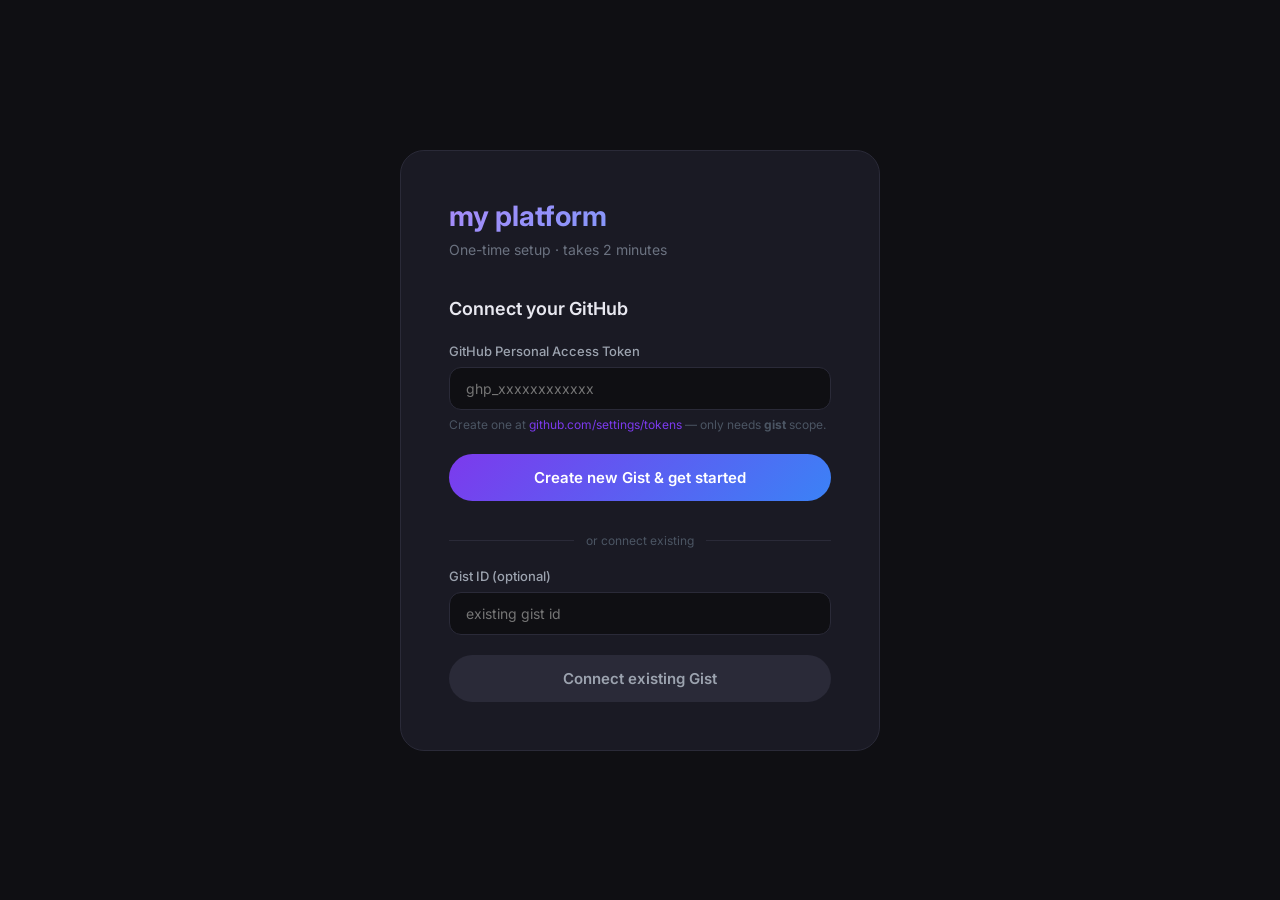
==== setup.html @ 70c6c626 "feat: initial personal platform — projects, tasks, Gist sync" ====
<!DOCTYPE html>
<html lang="en">
<head>
  <meta charset="UTF-8" />
  <meta name="viewport" content="width=device-width, initial-scale=1.0" />
  <title>Setup · My Platform</title>
  <link rel="preconnect" href="https://fonts.googleapis.com" />
  <link href="https://fonts.googleapis.com/css2?family=Inter:wght@300;400;500;600;700&display=swap" rel="stylesheet" />
  <style>
    *, *::before, *::after { box-sizing: border-box; margin: 0; padding: 0; }

    body {
      font-family: 'Inter', sans-serif;
      background: #0f0f13;
      color: #e8e8f0;
      min-height: 100vh;
      display: flex;
      align-items: center;
      justify-content: center;
      padding: 24px;
    }

    .card {
      background: #1a1a24;
      border: 1px solid #2a2a38;
      border-radius: 24px;
      padding: 48px;
      width: 100%;
      max-width: 480px;
    }

    .logo {
      font-size: 28px;
      font-weight: 700;
      background: linear-gradient(135deg, #a78bfa, #60a5fa);
      -webkit-background-clip: text;
      -webkit-text-fill-color: transparent;
      margin-bottom: 8px;
    }

    .subtitle {
      color: #6b7280;
      font-size: 14px;
      margin-bottom: 40px;
    }

    h2 {
      font-size: 18px;
      font-weight: 600;
      margin-bottom: 24px;
      color: #e8e8f0;
    }

    label {
      display: block;
      font-size: 13px;
      font-weight: 500;
      color: #9ca3af;
      margin-bottom: 8px;
    }

    input {
      width: 100%;
      background: #0f0f13;
      border: 1px solid #2a2a38;
      border-radius: 12px;
      padding: 12px 16px;
      color: #e8e8f0;
      font-family: 'Inter', sans-serif;
      font-size: 14px;
      outline: none;
      transition: border-color 0.2s;
      margin-bottom: 20px;
    }

    input:focus { border-color: #7c3aed; }

    .hint {
      font-size: 12px;
      color: #4b5563;
      margin-top: -14px;
      margin-bottom: 20px;
      line-height: 1.5;
    }

    .hint a { color: #7c3aed; text-decoration: none; }

    .btn {
      width: 100%;
      padding: 14px;
      border-radius: 999px;
      border: none;
      font-family: 'Inter', sans-serif;
      font-size: 15px;
      font-weight: 600;
      cursor: pointer;
      transition: opacity 0.2s, transform 0.1s;
    }

    .btn:active { transform: scale(0.98); }

    .btn-primary {
      background: linear-gradient(135deg, #7c3aed, #3b82f6);
      color: white;
      margin-bottom: 12px;
    }

    .btn-secondary {
      background: #2a2a38;
      color: #9ca3af;
    }

    .btn:hover { opacity: 0.9; }

    .divider {
      display: flex;
      align-items: center;
      gap: 12px;
      margin: 20px 0;
      color: #4b5563;
      font-size: 12px;
    }

    .divider::before, .divider::after {
      content: '';
      flex: 1;
      height: 1px;
      background: #2a2a38;
    }

    .error {
      background: #2d1b1b;
      border: 1px solid #7f1d1d;
      border-radius: 12px;
      padding: 12px 16px;
      font-size: 13px;
      color: #fca5a5;
      margin-bottom: 16px;
      display: none;
    }
  </style>
</head>
<body>
  <div class="card">
    <div class="logo">my platform</div>
    <div class="subtitle">One-time setup · takes 2 minutes</div>
    <h2>Connect your GitHub</h2>

    <div class="error" id="error"></div>

    <label>GitHub Personal Access Token</label>
    <input type="password" id="token" placeholder="ghp_xxxxxxxxxxxx" />
    <p class="hint">
      Create one at <a href="https://github.com/settings/tokens/new" target="_blank">github.com/settings/tokens</a> — only needs <strong>gist</strong> scope.
    </p>

    <button class="btn btn-primary" onclick="createNew()">Create new Gist &amp; get started</button>

    <div class="divider">or connect existing</div>

    <label>Gist ID (optional)</label>
    <input type="text" id="gistId" placeholder="existing gist id" />

    <button class="btn btn-secondary" onclick="connectExisting()">Connect existing Gist</button>
  </div>

  <script src="gist.js"></script>
  <script>
    // Pre-fill if already configured
    const cfg = Gist.getConfig();
    if (cfg.token) document.getElementById('token').value = cfg.token;
    if (cfg.gistId) document.getElementById('gistId').value = cfg.gistId;

    function showError(msg) {
      const el = document.getElementById('error');
      el.textContent = msg;
      el.style.display = 'block';
    }

    async function createNew() {
      const token = document.getElementById('token').value.trim();
      if (!token) return showError('Please enter your GitHub token.');
      try {
        const gistId = await Gist.createGist(token);
        localStorage.setItem('gist_token', token);
        localStorage.setItem('gist_id', gistId);
        window.location.href = 'index.html';
      } catch (e) {
        showError('Could not create Gist. Check your token has "gist" scope.');
      }
    }

    async function connectExisting() {
      const token = document.getElementById('token').value.trim();
      const gistId = document.getElementById('gistId').value.trim();
      if (!token || !gistId) return showError('Please enter both token and Gist ID.');
      localStorage.setItem('gist_token', token);
      localStorage.setItem('gist_id', gistId);
      try {
        await Gist.load();
        window.location.href = 'index.html';
      } catch (e) {
        showError('Could not read Gist. Check your token and Gist ID.');
      }
    }
  </script>
</body>
</html>
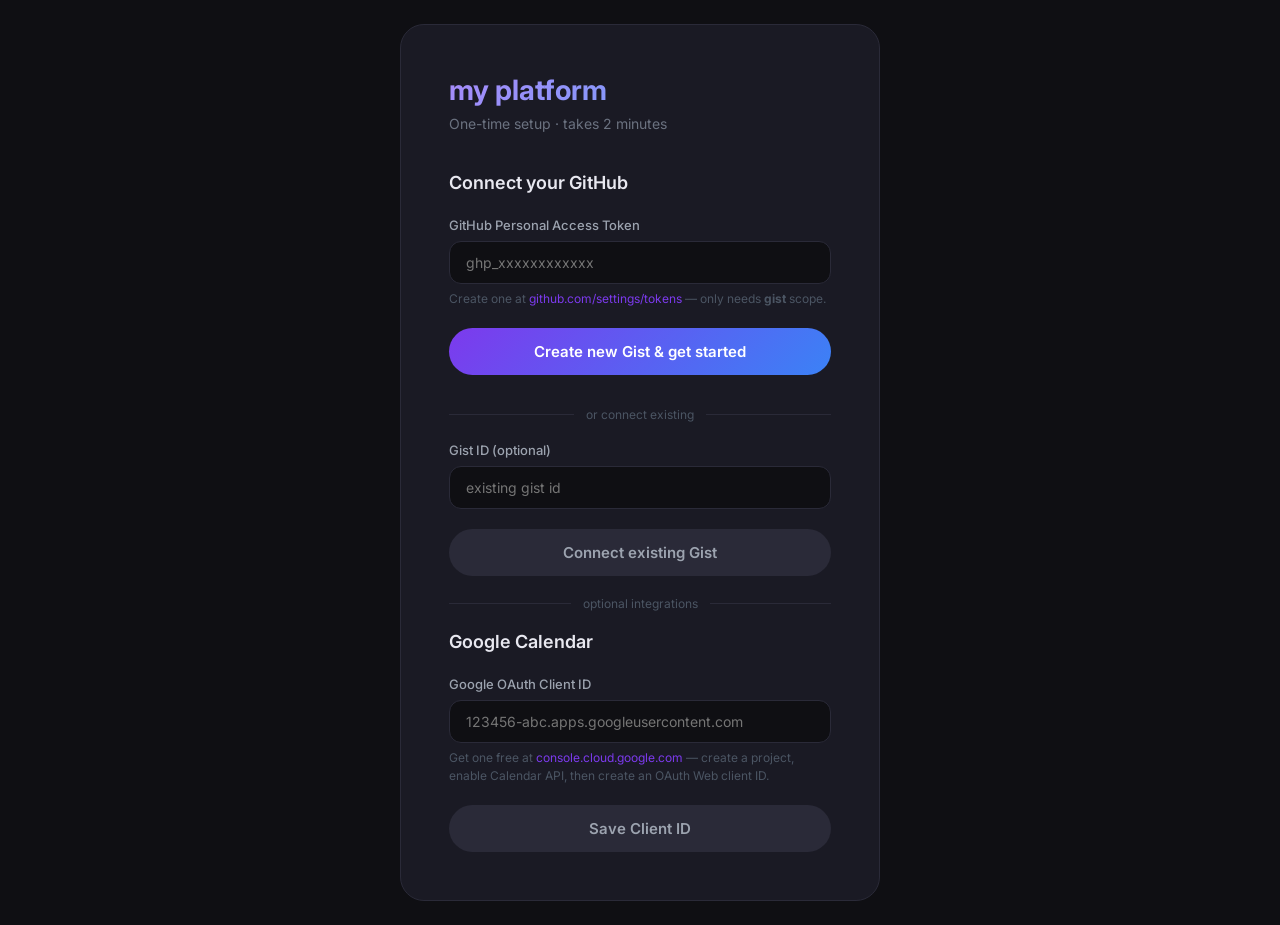
==== commit bc3172d3: "feat: weather (Open-Meteo), Google Calendar OAuth, dashboard widgets" ====
--- a/setup.html
+++ b/setup.html
@@ -162,6 +162,17 @@
     <input type="text" id="gistId" placeholder="existing gist id" />
 
     <button class="btn btn-secondary" onclick="connectExisting()">Connect existing Gist</button>
+
+    <div class="divider">optional integrations</div>
+
+    <h2>Google Calendar</h2>
+    <label>Google OAuth Client ID</label>
+    <input type="text" id="googleClientId" placeholder="123456-abc.apps.googleusercontent.com" />
+    <p class="hint">
+      Get one free at <a href="https://console.cloud.google.com" target="_blank">console.cloud.google.com</a> —
+      create a project, enable Calendar API, then create an OAuth Web client ID.
+    </p>
+    <button class="btn btn-secondary" onclick="saveGoogleClientId()">Save Client ID</button>
   </div>
 
   <script src="gist.js"></script>
@@ -170,6 +181,15 @@
     const cfg = Gist.getConfig();
     if (cfg.token) document.getElementById('token').value = cfg.token;
     if (cfg.gistId) document.getElementById('gistId').value = cfg.gistId;
+    const gcid = localStorage.getItem('google_client_id');
+    if (gcid) document.getElementById('googleClientId').value = gcid;
+
+    function saveGoogleClientId() {
+      const id = document.getElementById('googleClientId').value.trim();
+      if (id) localStorage.setItem('google_client_id', id);
+      else localStorage.removeItem('google_client_id');
+      alert('Saved! Go back to the dashboard to connect Google Calendar.');
+    }
 
     function showError(msg) {
       const el = document.getElementById('error');
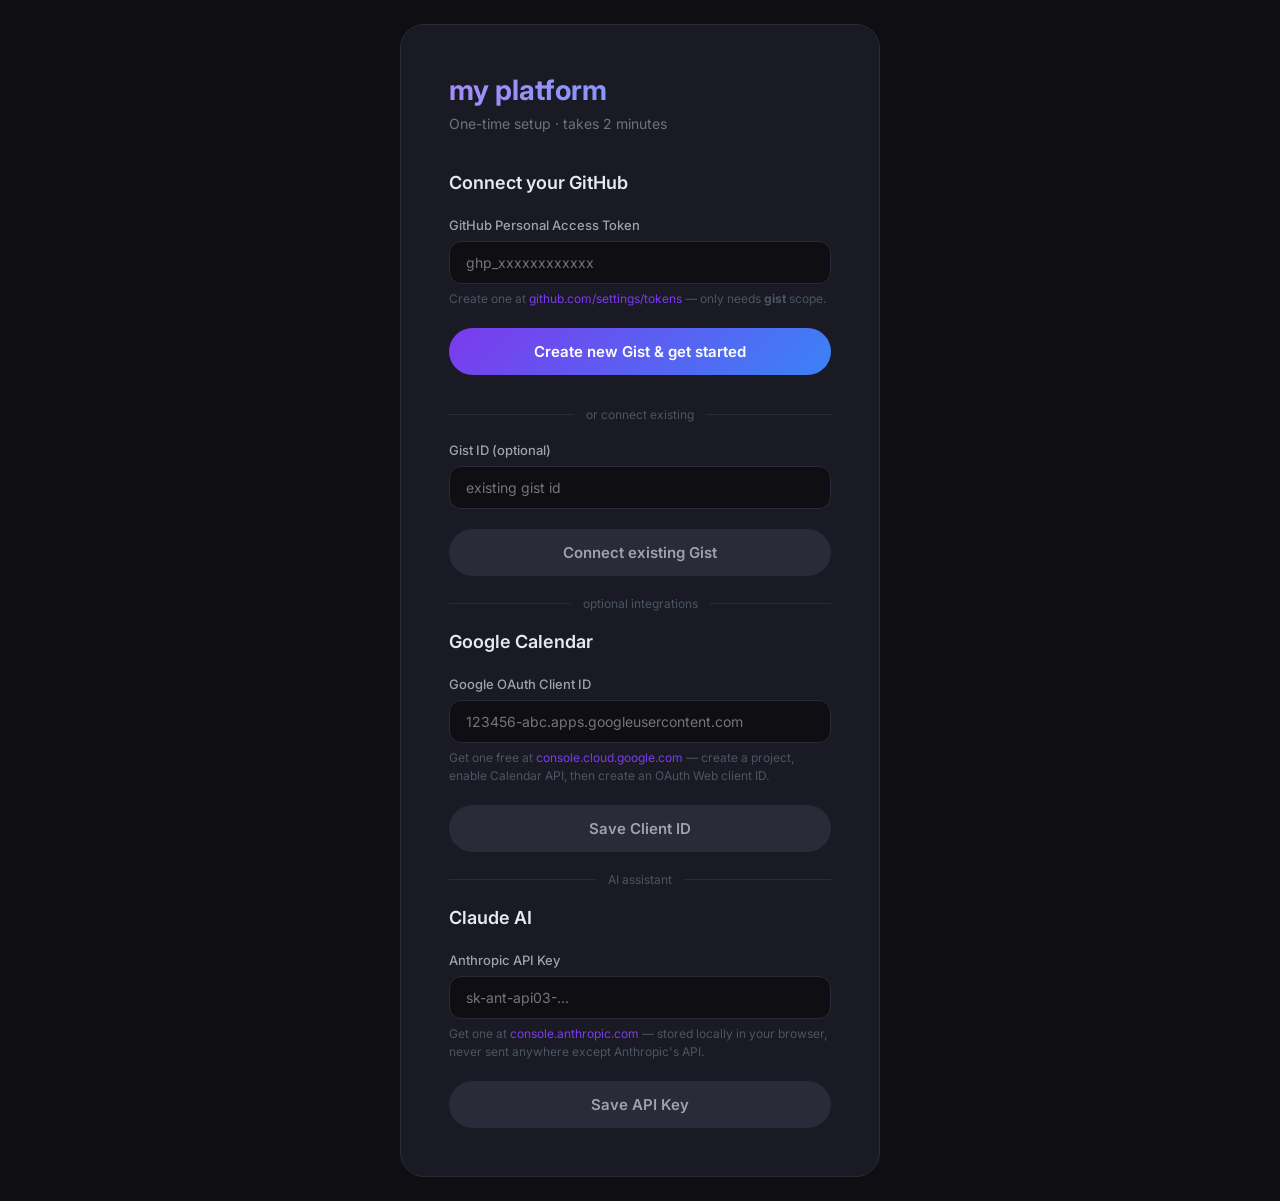
==== commit 1c66c723: "feat: AI assistant bot panel with Claude tool use - ✦ toggle button in header opens/closes side pane" ====
--- a/setup.html
+++ b/setup.html
@@ -173,6 +173,17 @@
       create a project, enable Calendar API, then create an OAuth Web client ID.
     </p>
     <button class="btn btn-secondary" onclick="saveGoogleClientId()">Save Client ID</button>
+
+    <div class="divider">AI assistant</div>
+
+    <h2>Claude AI</h2>
+    <label>Anthropic API Key</label>
+    <input type="password" id="anthropicKey" placeholder="sk-ant-api03-…" />
+    <p class="hint">
+      Get one at <a href="https://console.anthropic.com" target="_blank">console.anthropic.com</a> —
+      stored locally in your browser, never sent anywhere except Anthropic's API.
+    </p>
+    <button class="btn btn-secondary" onclick="saveAnthropicKey()">Save API Key</button>
   </div>
 
   <script src="gist.js"></script>
@@ -190,6 +201,16 @@
       else localStorage.removeItem('google_client_id');
       alert('Saved! Go back to the dashboard to connect Google Calendar.');
     }
+
+    function saveAnthropicKey() {
+      const key = document.getElementById('anthropicKey').value.trim();
+      if (key) localStorage.setItem('anthropic_api_key', key);
+      else localStorage.removeItem('anthropic_api_key');
+      alert('Saved! The ✦ button in the header opens your AI assistant.');
+    }
+
+    const akey = localStorage.getItem('anthropic_api_key');
+    if (akey) document.getElementById('anthropicKey').value = akey;
 
     function showError(msg) {
       const el = document.getElementById('error');
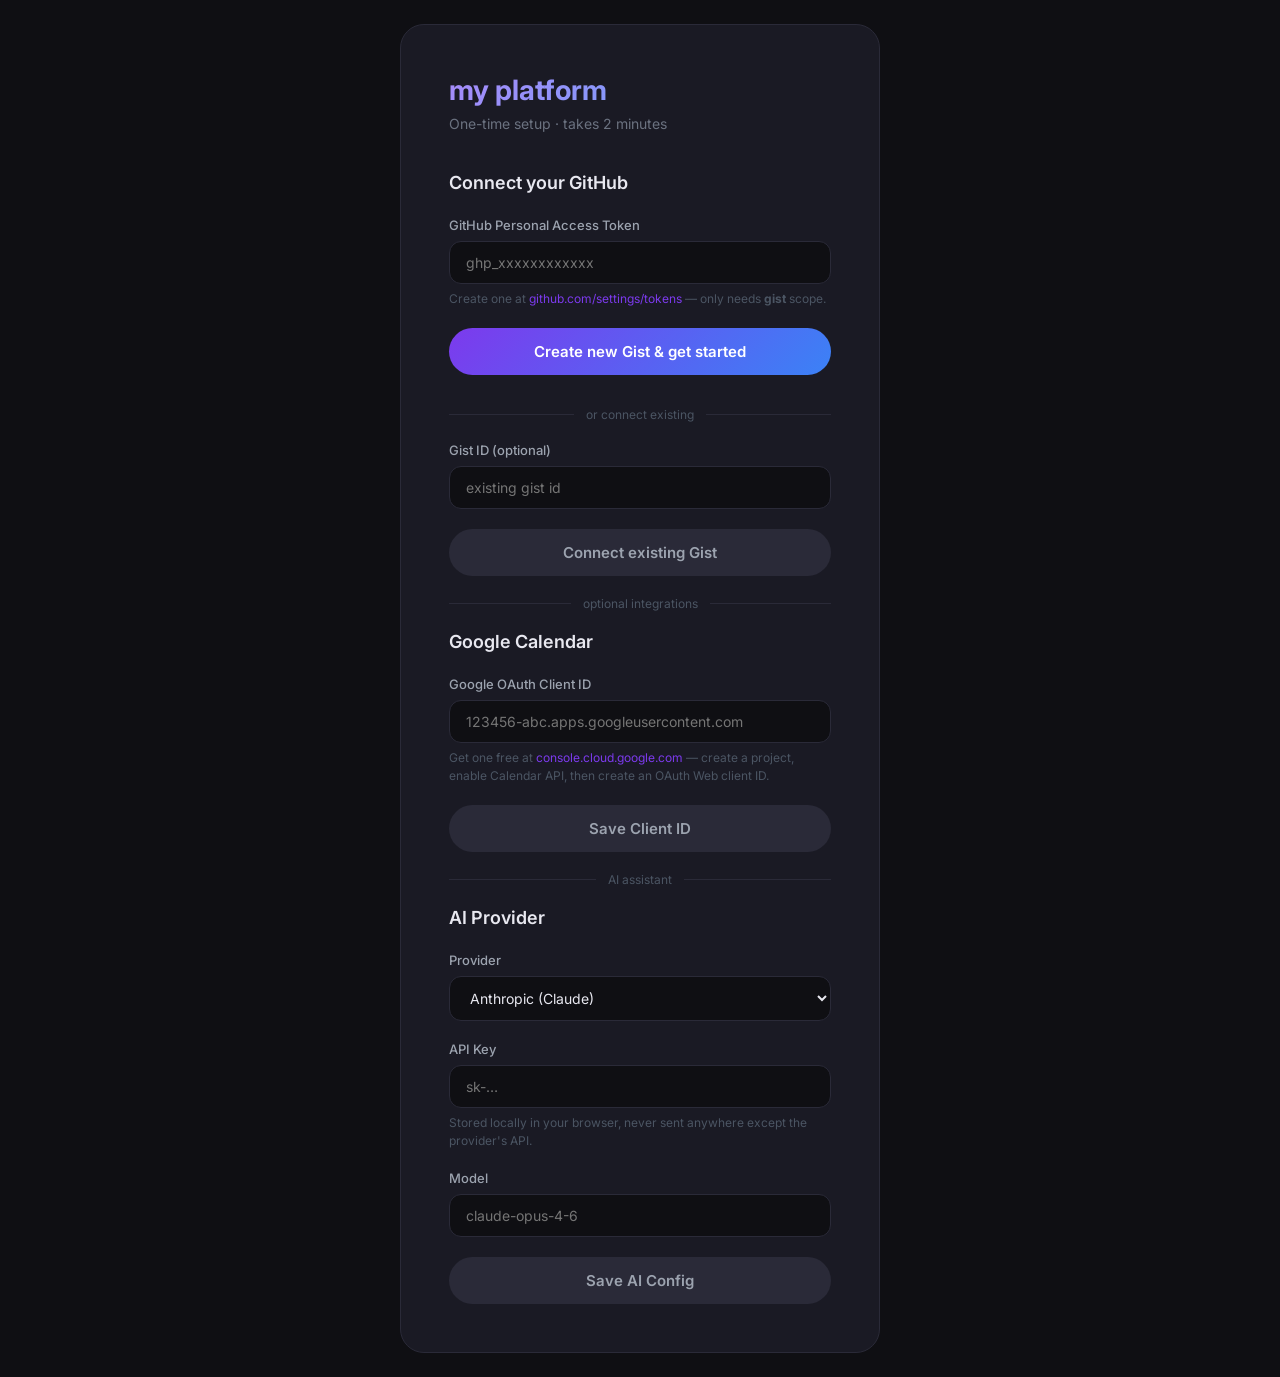
==== commit 260cd8ae: "feat: multi-provider AI bot (Anthropic + OpenAI-compatible)" ====
--- a/setup.html
+++ b/setup.html
@@ -176,14 +176,27 @@
 
     <div class="divider">AI assistant</div>
 
-    <h2>Claude AI</h2>
-    <label>Anthropic API Key</label>
-    <input type="password" id="anthropicKey" placeholder="sk-ant-api03-…" />
-    <p class="hint">
-      Get one at <a href="https://console.anthropic.com" target="_blank">console.anthropic.com</a> —
-      stored locally in your browser, never sent anywhere except Anthropic's API.
-    </p>
-    <button class="btn btn-secondary" onclick="saveAnthropicKey()">Save API Key</button>
+    <h2>AI Provider</h2>
+    <label>Provider</label>
+    <select id="botProvider" onchange="botProviderChanged()" style="width:100%;background:#0f0f13;border:1px solid #2a2a38;border-radius:12px;padding:12px 16px;color:#e8e8f0;font-family:'Inter',sans-serif;font-size:14px;outline:none;margin-bottom:20px;cursor:pointer;">
+      <option value="anthropic">Anthropic (Claude)</option>
+      <option value="openai-compat">OpenAI / Groq / Ollama / OpenRouter</option>
+    </select>
+
+    <label>API Key</label>
+    <input type="password" id="botApiKey" placeholder="sk-…" />
+    <p class="hint">Stored locally in your browser, never sent anywhere except the provider's API.</p>
+
+    <label>Model</label>
+    <input type="text" id="botModel" placeholder="claude-opus-4-6" />
+
+    <div id="baseUrlRow">
+      <label>Base URL</label>
+      <input type="text" id="botBaseUrl" placeholder="https://api.openai.com/v1" />
+      <p class="hint">Change this for Groq (<code>https://api.groq.com/openai/v1</code>), Ollama (<code>http://localhost:11434/v1</code>), or OpenRouter (<code>https://openrouter.ai/api/v1</code>).</p>
+    </div>
+
+    <button class="btn btn-secondary" onclick="saveBotConfig()">Save AI Config</button>
   </div>
 
   <script src="gist.js"></script>
@@ -202,15 +215,47 @@
       alert('Saved! Go back to the dashboard to connect Google Calendar.');
     }
 
-    function saveAnthropicKey() {
-      const key = document.getElementById('anthropicKey').value.trim();
-      if (key) localStorage.setItem('anthropic_api_key', key);
-      else localStorage.removeItem('anthropic_api_key');
+    function botProviderChanged() {
+      const p = document.getElementById('botProvider').value;
+      const isAnthropic = p === 'anthropic';
+      document.getElementById('baseUrlRow').style.display = isAnthropic ? 'none' : 'block';
+      if (!document.getElementById('botModel').value) {
+        document.getElementById('botModel').placeholder = isAnthropic ? 'claude-opus-4-6' : 'gpt-4o';
+      }
+    }
+
+    function saveBotConfig() {
+      const provider = document.getElementById('botProvider').value;
+      const apiKey = document.getElementById('botApiKey').value.trim();
+      const model = document.getElementById('botModel').value.trim();
+      const baseUrl = document.getElementById('botBaseUrl').value.trim();
+
+      localStorage.setItem('bot_provider', provider);
+      if (apiKey) {
+        localStorage.setItem('bot_api_key', apiKey);
+        // Also save as anthropic_api_key for backward compat
+        if (provider === 'anthropic') localStorage.setItem('anthropic_api_key', apiKey);
+      } else {
+        localStorage.removeItem('bot_api_key');
+      }
+      if (model) localStorage.setItem('bot_model', model);
+      else localStorage.removeItem('bot_model');
+      if (baseUrl && provider !== 'anthropic') localStorage.setItem('bot_base_url', baseUrl);
+      else localStorage.removeItem('bot_base_url');
+
       alert('Saved! The ✦ button in the header opens your AI assistant.');
     }
 
-    const akey = localStorage.getItem('anthropic_api_key');
-    if (akey) document.getElementById('anthropicKey').value = akey;
+    // Pre-fill from saved config
+    const savedProvider = localStorage.getItem('bot_provider') || 'anthropic';
+    document.getElementById('botProvider').value = savedProvider;
+    const savedKey = localStorage.getItem('bot_api_key') || localStorage.getItem('anthropic_api_key') || '';
+    if (savedKey) document.getElementById('botApiKey').value = savedKey;
+    const savedModel = localStorage.getItem('bot_model') || '';
+    if (savedModel) document.getElementById('botModel').value = savedModel;
+    const savedBaseUrl = localStorage.getItem('bot_base_url') || '';
+    if (savedBaseUrl) document.getElementById('botBaseUrl').value = savedBaseUrl;
+    botProviderChanged();
 
     function showError(msg) {
       const el = document.getElementById('error');
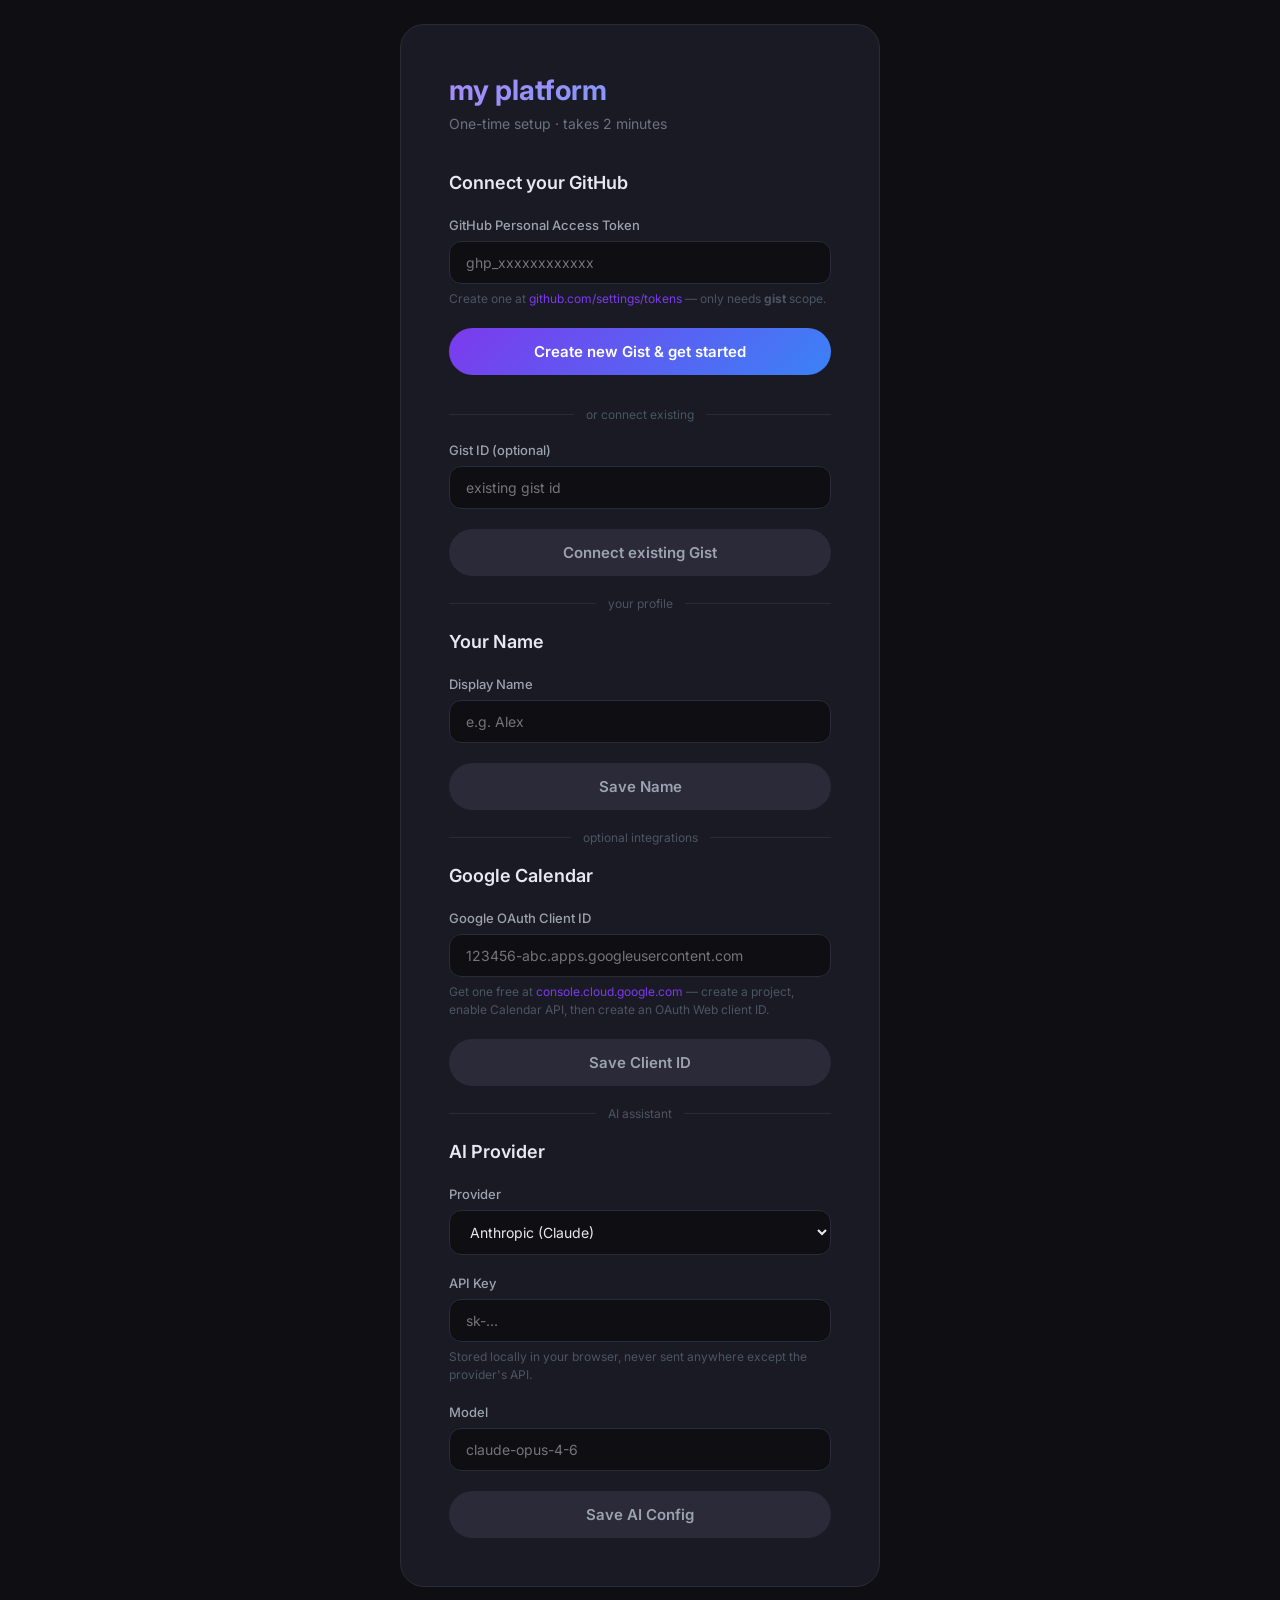
==== commit 7cf7f92d: "fix: QA improvements — all 6 phases Phase 1 - Data safety: - Add escapeHtml() utility, apply to proj" ====
--- a/setup.html
+++ b/setup.html
@@ -163,6 +163,13 @@
 
     <button class="btn btn-secondary" onclick="connectExisting()">Connect existing Gist</button>
 
+    <div class="divider">your profile</div>
+
+    <h2>Your Name</h2>
+    <label>Display Name</label>
+    <input type="text" id="userName" placeholder="e.g. Alex" />
+    <button class="btn btn-secondary" onclick="saveUserName()">Save Name</button>
+
     <div class="divider">optional integrations</div>
 
     <h2>Google Calendar</h2>
@@ -207,6 +214,15 @@
     if (cfg.gistId) document.getElementById('gistId').value = cfg.gistId;
     const gcid = localStorage.getItem('google_client_id');
     if (gcid) document.getElementById('googleClientId').value = gcid;
+    const uname = localStorage.getItem('user_name');
+    if (uname) document.getElementById('userName').value = uname;
+
+    function saveUserName() {
+      const n = document.getElementById('userName').value.trim();
+      if (n) localStorage.setItem('user_name', n);
+      else localStorage.removeItem('user_name');
+      alert('Name saved!');
+    }
 
     function saveGoogleClientId() {
       const id = document.getElementById('googleClientId').value.trim();
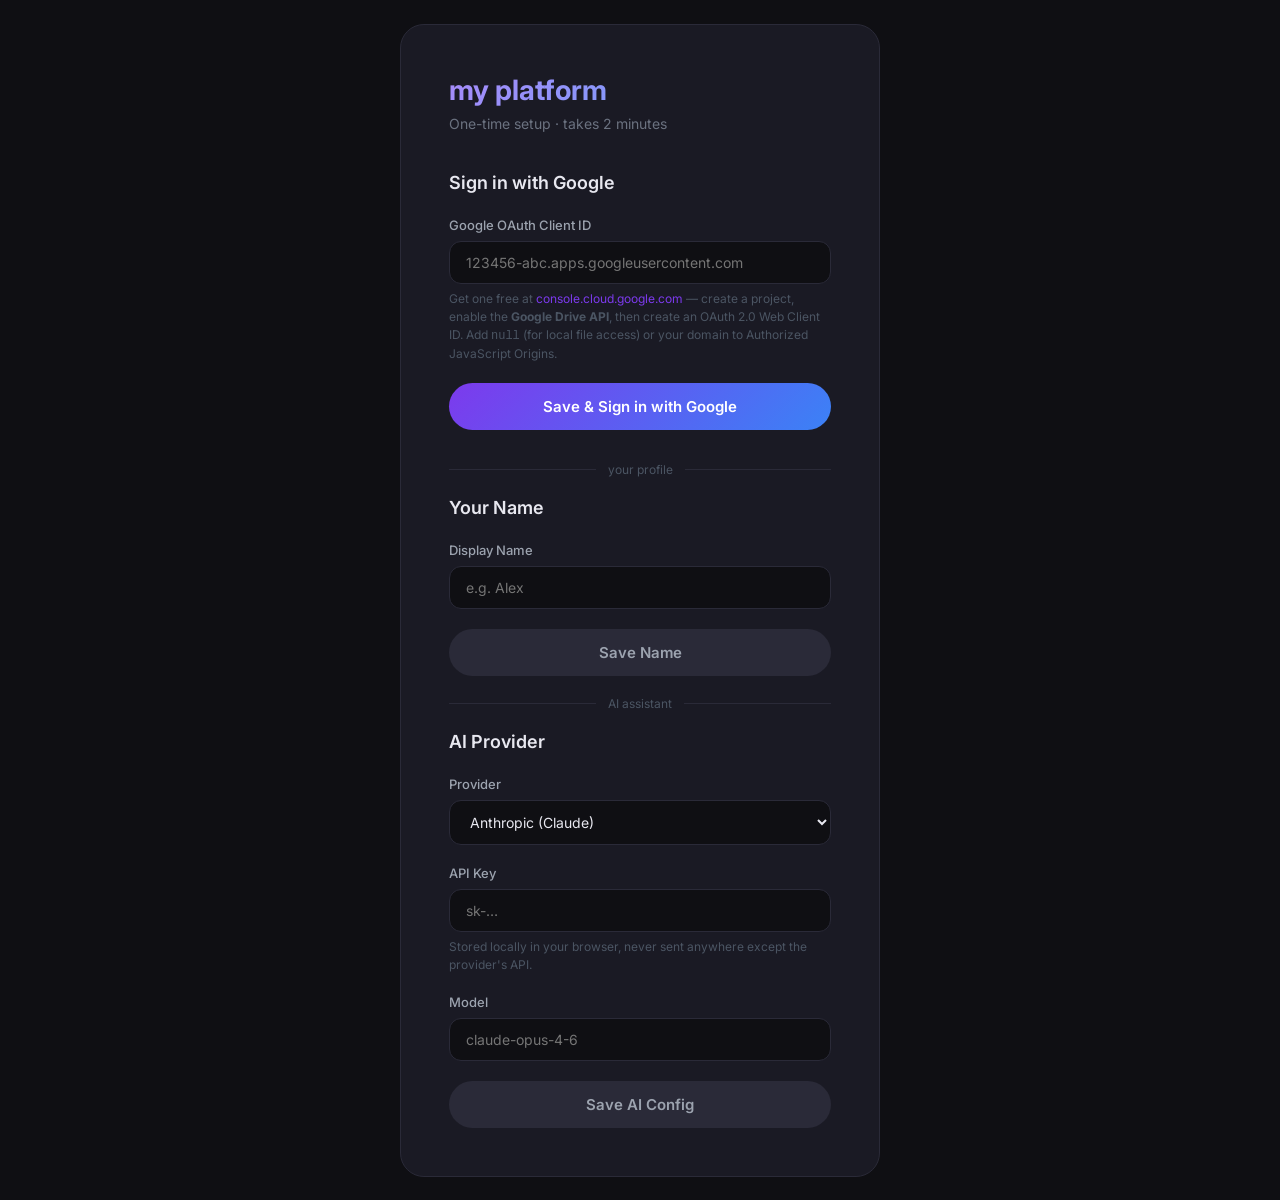
==== commit b2b14db1: "feat: replace GitHub Gist with Google Drive storage, Google sign-in auth" ====
--- a/setup.html
+++ b/setup.html
@@ -144,24 +144,18 @@
   <div class="card">
     <div class="logo">my platform</div>
     <div class="subtitle">One-time setup · takes 2 minutes</div>
-    <h2>Connect your GitHub</h2>
 
     <div class="error" id="error"></div>
 
-    <label>GitHub Personal Access Token</label>
-    <input type="password" id="token" placeholder="ghp_xxxxxxxxxxxx" />
+    <h2>Sign in with Google</h2>
+    <label>Google OAuth Client ID</label>
+    <input type="text" id="googleClientId" placeholder="123456-abc.apps.googleusercontent.com" />
     <p class="hint">
-      Create one at <a href="https://github.com/settings/tokens/new" target="_blank">github.com/settings/tokens</a> — only needs <strong>gist</strong> scope.
+      Get one free at <a href="https://console.cloud.google.com" target="_blank">console.cloud.google.com</a> —
+      create a project, enable the <strong>Google Drive API</strong>, then create an OAuth 2.0 Web Client ID.
+      Add <code>null</code> (for local file access) or your domain to Authorized JavaScript Origins.
     </p>
-
-    <button class="btn btn-primary" onclick="createNew()">Create new Gist &amp; get started</button>
-
-    <div class="divider">or connect existing</div>
-
-    <label>Gist ID (optional)</label>
-    <input type="text" id="gistId" placeholder="existing gist id" />
-
-    <button class="btn btn-secondary" onclick="connectExisting()">Connect existing Gist</button>
+    <button class="btn btn-primary" id="signin-btn" onclick="doSignIn()">Save &amp; Sign in with Google</button>
 
     <div class="divider">your profile</div>
 
@@ -169,17 +163,6 @@
     <label>Display Name</label>
     <input type="text" id="userName" placeholder="e.g. Alex" />
     <button class="btn btn-secondary" onclick="saveUserName()">Save Name</button>
-
-    <div class="divider">optional integrations</div>
-
-    <h2>Google Calendar</h2>
-    <label>Google OAuth Client ID</label>
-    <input type="text" id="googleClientId" placeholder="123456-abc.apps.googleusercontent.com" />
-    <p class="hint">
-      Get one free at <a href="https://console.cloud.google.com" target="_blank">console.cloud.google.com</a> —
-      create a project, enable Calendar API, then create an OAuth Web client ID.
-    </p>
-    <button class="btn btn-secondary" onclick="saveGoogleClientId()">Save Client ID</button>
 
     <div class="divider">AI assistant</div>
 
@@ -206,16 +189,20 @@
     <button class="btn btn-secondary" onclick="saveBotConfig()">Save AI Config</button>
   </div>
 
-  <script src="gist.js"></script>
+  <script src="https://accounts.google.com/gsi/client" async defer></script>
+  <script src="drive.js"></script>
   <script>
-    // Pre-fill if already configured
-    const cfg = Gist.getConfig();
-    if (cfg.token) document.getElementById('token').value = cfg.token;
-    if (cfg.gistId) document.getElementById('gistId').value = cfg.gistId;
+    // Pre-fill saved values
     const gcid = localStorage.getItem('google_client_id');
     if (gcid) document.getElementById('googleClientId').value = gcid;
     const uname = localStorage.getItem('user_name');
     if (uname) document.getElementById('userName').value = uname;
+
+    function showError(msg) {
+      const el = document.getElementById('error');
+      el.textContent = msg;
+      el.style.display = 'block';
+    }
 
     function saveUserName() {
       const n = document.getElementById('userName').value.trim();
@@ -224,11 +211,21 @@
       alert('Name saved!');
     }
 
-    function saveGoogleClientId() {
+    async function doSignIn() {
       const id = document.getElementById('googleClientId').value.trim();
-      if (id) localStorage.setItem('google_client_id', id);
-      else localStorage.removeItem('google_client_id');
-      alert('Saved! Go back to the dashboard to connect Google Calendar.');
+      if (!id) return showError('Please enter your Google OAuth Client ID.');
+      localStorage.setItem('google_client_id', id);
+      const btn = document.getElementById('signin-btn');
+      btn.textContent = 'Signing in…';
+      btn.disabled = true;
+      try {
+        await DriveStorage.signIn();
+        window.location.href = 'index.html';
+      } catch (e) {
+        btn.textContent = 'Save & Sign in with Google';
+        btn.disabled = false;
+        showError('Sign-in failed: ' + e.message);
+      }
     }
 
     function botProviderChanged() {
@@ -245,11 +242,9 @@
       const apiKey = document.getElementById('botApiKey').value.trim();
       const model = document.getElementById('botModel').value.trim();
       const baseUrl = document.getElementById('botBaseUrl').value.trim();
-
       localStorage.setItem('bot_provider', provider);
       if (apiKey) {
         localStorage.setItem('bot_api_key', apiKey);
-        // Also save as anthropic_api_key for backward compat
         if (provider === 'anthropic') localStorage.setItem('anthropic_api_key', apiKey);
       } else {
         localStorage.removeItem('bot_api_key');
@@ -258,11 +253,10 @@
       else localStorage.removeItem('bot_model');
       if (baseUrl && provider !== 'anthropic') localStorage.setItem('bot_base_url', baseUrl);
       else localStorage.removeItem('bot_base_url');
-
       alert('Saved! The ✦ button in the header opens your AI assistant.');
     }
 
-    // Pre-fill from saved config
+    // Pre-fill bot config
     const savedProvider = localStorage.getItem('bot_provider') || 'anthropic';
     document.getElementById('botProvider').value = savedProvider;
     const savedKey = localStorage.getItem('bot_api_key') || localStorage.getItem('anthropic_api_key') || '';
@@ -272,39 +266,6 @@
     const savedBaseUrl = localStorage.getItem('bot_base_url') || '';
     if (savedBaseUrl) document.getElementById('botBaseUrl').value = savedBaseUrl;
     botProviderChanged();
-
-    function showError(msg) {
-      const el = document.getElementById('error');
-      el.textContent = msg;
-      el.style.display = 'block';
-    }
-
-    async function createNew() {
-      const token = document.getElementById('token').value.trim();
-      if (!token) return showError('Please enter your GitHub token.');
-      try {
-        const gistId = await Gist.createGist(token);
-        localStorage.setItem('gist_token', token);
-        localStorage.setItem('gist_id', gistId);
-        window.location.href = 'index.html';
-      } catch (e) {
-        showError('Could not create Gist. Check your token has "gist" scope.');
-      }
-    }
-
-    async function connectExisting() {
-      const token = document.getElementById('token').value.trim();
-      const gistId = document.getElementById('gistId').value.trim();
-      if (!token || !gistId) return showError('Please enter both token and Gist ID.');
-      localStorage.setItem('gist_token', token);
-      localStorage.setItem('gist_id', gistId);
-      try {
-        await Gist.load();
-        window.location.href = 'index.html';
-      } catch (e) {
-        showError('Could not read Gist. Check your token and Gist ID.');
-      }
-    }
   </script>
 </body>
 </html>
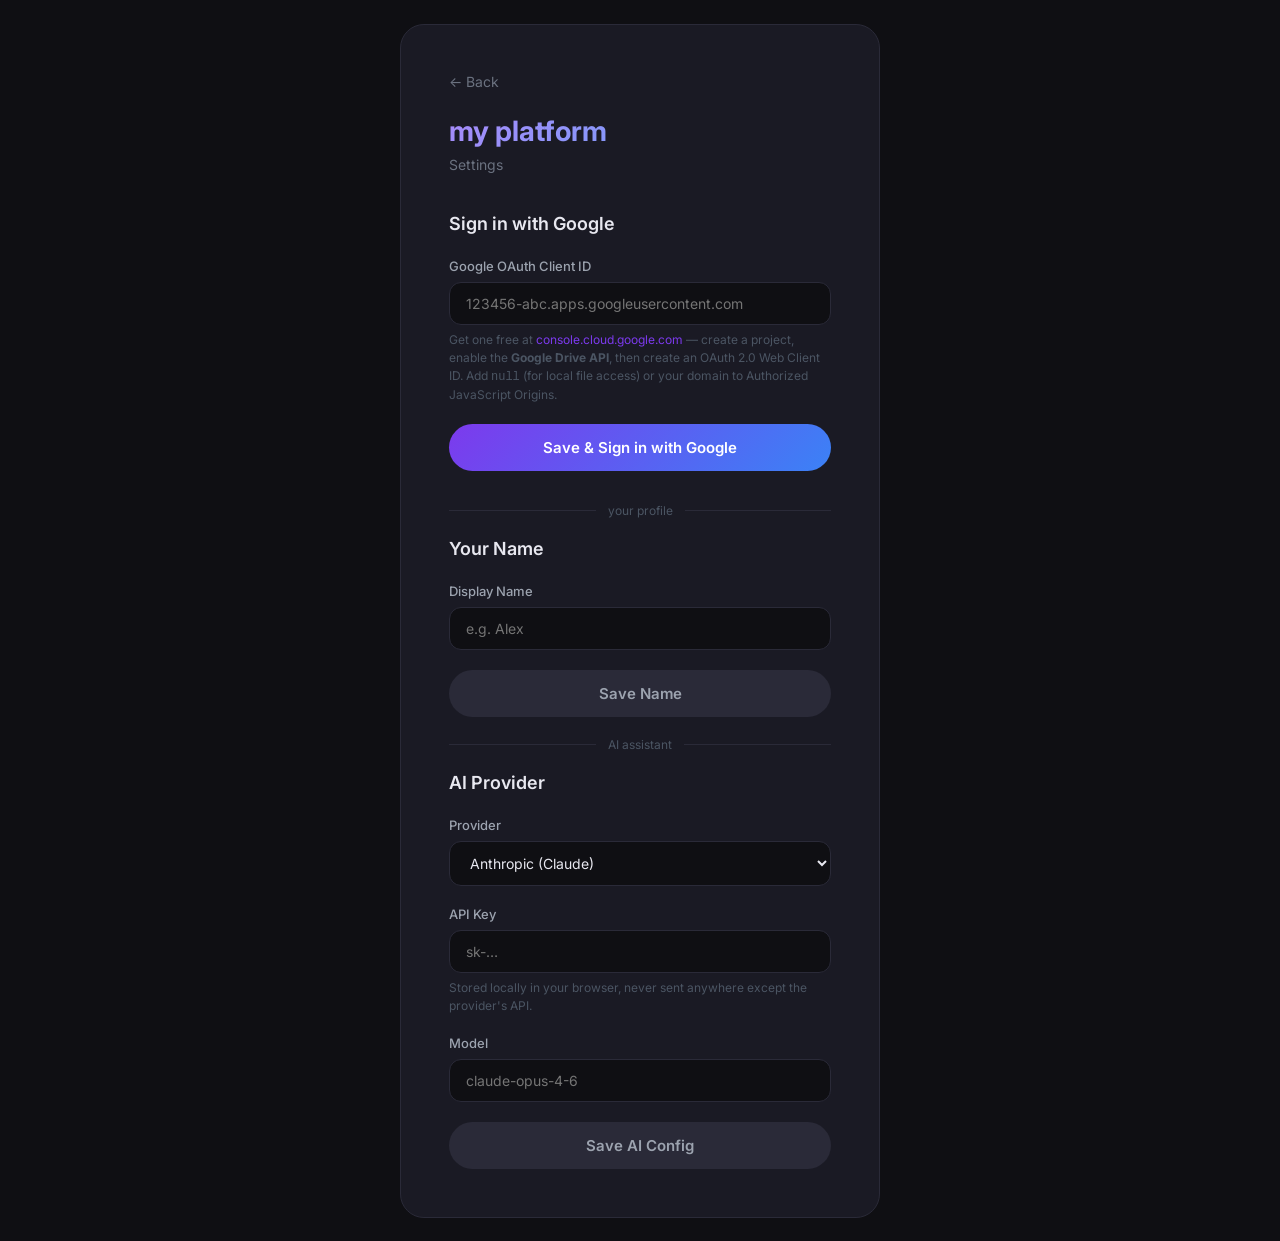
==== commit 966e996b: "feat: larger settings icon, back button on setup page" ====
--- a/setup.html
+++ b/setup.html
@@ -142,8 +142,11 @@
 </head>
 <body>
   <div class="card">
+    <div style="margin-bottom:24px">
+      <button onclick="window.location.href='index.html'" style="background:none;border:none;color:#6b7280;font-family:'Inter',sans-serif;font-size:14px;cursor:pointer;padding:0;display:flex;align-items:center;gap:6px;">← Back</button>
+    </div>
     <div class="logo">my platform</div>
-    <div class="subtitle">One-time setup · takes 2 minutes</div>
+    <div class="subtitle">Settings</div>
 
     <div class="error" id="error"></div>
 
